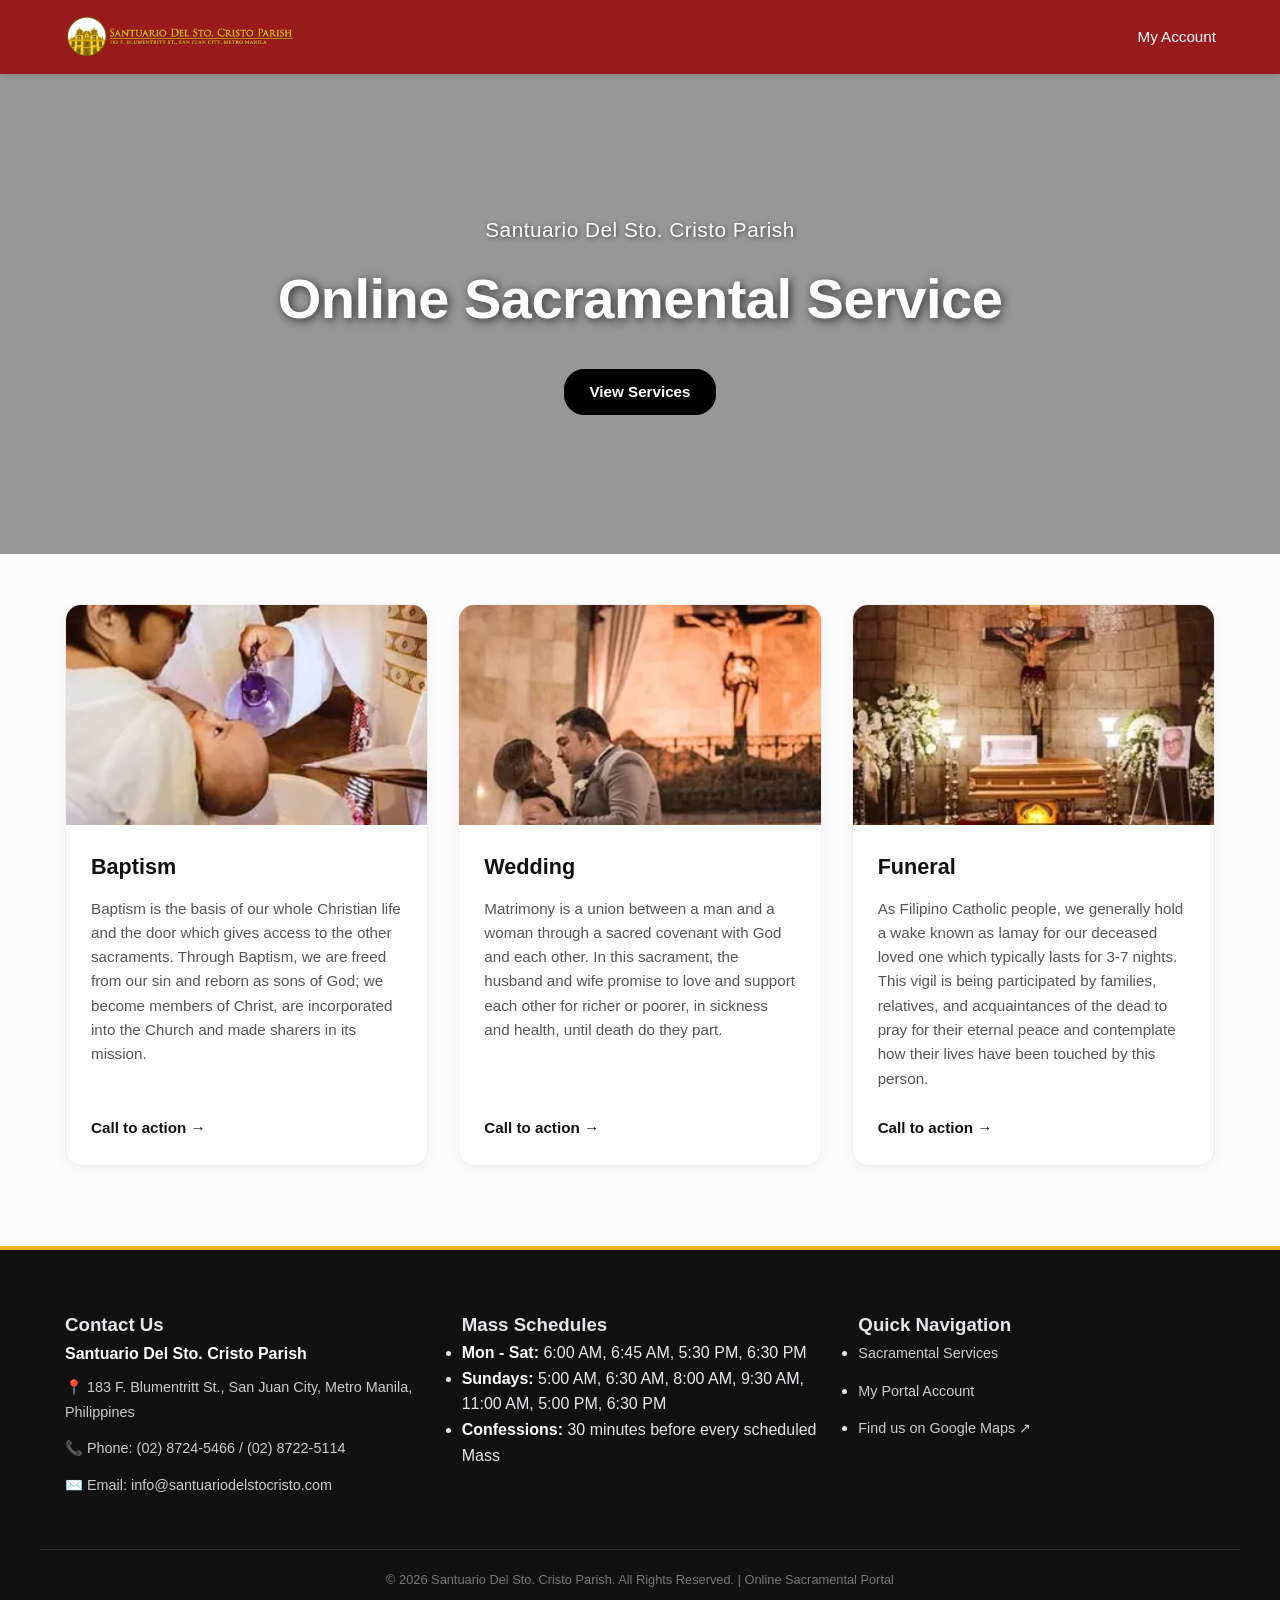
==== index.html @ 488e1f07 "Add files via upload" ====
<!DOCTYPE html>
<html lang="en">
<head>
    <meta charset="UTF-8">
    <meta name="viewport" content="width=device-width, initial-scale=1.0">
    <title>Santuario Del Sto. Cristo Parish - Online Sacramental Service</title>
    <link rel="stylesheet" href="style.css">
</head>
<body>

    <header>
        <div class="logo-container">
            <img src="MiniLogo-1.webp" width="150" height="auto" alt="Santuario Del Sto. Cristo Parish Logo">
        </div>
        <nav class="nav-links">
            <a href="#" onclick="openLogin(event)">My Account</a>
        </nav>
    </header>

    <section class="hero">
        <div class="hero-content">
            <h2>Santuario Del Sto. Cristo Parish</h2>
            <h1>Online Sacramental Service</h1>
            <div class="hero-buttons">
                <a href="#services" class="btn btn-primary">View Services</a>
            </div>
        </div>
    </section>

    <main class="services-container" id="services">
        
        <article class="service-card">
            <img src="baptism.webp" alt="Baptism Ceremony" class="card-img">
            <div class="card-content">
                <h3>Baptism</h3>
                <p>Baptism is the basis of our whole Christian life and the door which gives access to the other sacraments. Through Baptism, we are freed from our sin and reborn as sons of God; we become members of Christ, are incorporated into the Church and made sharers in its mission.</p>
                <a href="#" onclick="openLogin(event)" class="card-action">Call to action &rarr;</a>
            </div>
        </article>

        <article class="service-card">
            <img src="wedding.webp" alt="Wedding Ceremony" class="card-img">
            <div class="card-content">
                <h3>Wedding</h3>
                <p>Matrimony is a union between a man and a woman through a sacred covenant with God and each other. In this sacrament, the husband and wife promise to love and support each other for richer or poorer, in sickness and health, until death do they part.</p>
                <a href="#" onclick="openLogin(event)" class="card-action">Call to action &rarr;</a>
            </div>
        </article>

        <article class="service-card">
            <img src="funeral.webp" alt="Funeral Vigil" class="card-img">
            <div class="card-content">
                <h3>Funeral</h3>
                <p>As Filipino Catholic people, we generally hold a wake known as lamay for our deceased loved one which typically lasts for 3-7 nights. This vigil is being participated by families, relatives, and acquaintances of the dead to pray for their eternal peace and contemplate how their lives have been touched by this person.</p>
                <a href="#" onclick="openLogin(event)" class="card-action">Call to action &rarr;</a>
            </div>
        </article>

    </main>

    <footer class="main-footer">
        <div class="footer-container">
            <div class="footer-col">
                <h3>Contact Us</h3>
                <p class="church-name">Santuario Del Sto. Cristo Parish</p>
                <p>📍 183 F. Blumentritt St., San Juan City, Metro Manila, Philippines</p>
                <p>📞 Phone: (02) 8724-5466 / (02) 8722-5114</p>
                <p>✉️ Email: info@santuariodelstocristo.com</p>
            </div>
            <div class="footer-col">
                <h3>Mass Schedules</h3>
                <ul class="schedule-list">
                    <li><strong>Mon - Sat:</strong> 6:00 AM, 6:45 AM, 5:30 PM, 6:30 PM</li>
                    <li><strong>Sundays:</strong> 5:00 AM, 6:30 AM, 8:00 AM, 9:30 AM, 11:00 AM, 5:00 PM, 6:30 PM</li>
                    <li><strong>Confessions:</strong> 30 minutes before every scheduled Mass</li>
                </ul>
            </div>
            <div class="footer-col">
                <h3>Quick Navigation</h3>
                <ul class="footer-links">
                    <li><a href="#services">Sacramental Services</a></li>
                    <li><a href="#" onclick="openLogin(event)">My Portal Account</a></li>
                    <li><a href="https://maps.google.com/?q=Santuario+Del+Santo+Cristo+Parish+San+Juan" target="_blank" rel="noopener">Find us on Google Maps ↗</a></li>
                </ul>
            </div>
        </div>
        <div class="footer-bottom">
            <p>© 2026 Santuario Del Sto. Cristo Parish. All Rights Reserved. | Online Sacramental Portal</p>
        </div>
    </footer>

    <div class="login-overlay" id="loginOverlay">
        <div class="login-box">
            <span class="close-btn" onclick="closeLogin()">&times;</span>
            <h2>Login</h2>
            <form onsubmit="event.preventDefault();"> <div class="input-group">
                    <input type="email" id="email" required placeholder=" ">
                    <label for="email">Email</label>
                    <span class="input-icon">&#9993;</span> </div>

                <div class="input-group">
                    <input type="password" id="password" required placeholder=" ">
                    <label for="password">Password</label>
                    <span class="input-icon">&#128274;</span> </div>

                <div class="form-options">
                    <label class="remember-me"><input type="checkbox"> Remember me</label>
                    <a href="#" onclick="event.preventDefault();">Forgot Password?</a>
                </div>

                <button type="button" class="login-submit-btn" onclick="closeLogin()">Login</button>
                <p class="register-prompt">Don't have an account? <a href="#" onclick="event.preventDefault();">Register</a></p>
            </form>
        </div>
    </div>

    <script>
        function openLogin(event) {
            event.preventDefault();
            document.getElementById('loginOverlay').classList.add('active');
            document.body.style.overflow = 'hidden'; /* Locks main scroll behind popup */
        }

        function closeLogin() {
            document.getElementById('loginOverlay').classList.remove('active');
            document.body.style.overflow = 'auto'; /* Restores scroll */
        }
    </script>

</body>
</html>
---- style.css ----
/* --- Reset & Global Layout --- */
* {
    margin: 0;
    padding: 0;
    box-sizing: border-box;
    font-family: 'Segoe UI', Tahoma, Geneva, Verdana, sans-serif;
}

body {
    background-color: #fcfcfc;
    color: #333;
    line-height: 1.6;
}

/* --- Header / Navigation --- */
header {
    background-color: #991b1b; /* Dark Burgundy */
    color: white;
    padding: 12px 5%;
    display: flex;
    justify-content: space-between;
    align-items: center;
    box-shadow: 0 2px 5px rgba(0,0,0,0.1);
}

.logo-container img {
    display: block;
    max-height: 50px;
    width: auto;
}

.nav-links a {
    color: white;
    text-decoration: none;
    font-size: 0.95rem;
    font-weight: 500;
    transition: opacity 0.2s;
}

.nav-links a:hover {
    opacity: 0.8;
}

/* --- Fixed Hero Banner Section --- */
.hero {
    position: relative;
    width: 100%;
    /* Fixed pixel height frames the image like a photo canvas */
    height: 480px; 
    
    /* REPLACEMENT: Change 'church.jpg' to the actual name of your church background file */
    background: linear-gradient(rgba(0, 0, 0, 0.4), rgba(0, 0, 0, 0.4)), url('Santuario_del_Santo_Cristo\,_San_Juan_City\,_April_2022.jpg') no-repeat;
    
    /* Keeps the image perfectly scaled and centers the horizon of the building */
    background-size: cover;
    background-position: center 30%; 
    
    display: flex;
    justify-content: center;
    align-items: center;
    overflow: hidden;
}

.hero-content {
    text-align: center;
    color: white;
    padding: 0 20px;
    max-width: 800px;
}

.hero h2 {
    font-size: 1.3rem;
    font-weight: 400;
    margin-bottom: 8px;
    letter-spacing: 0.5px;
    text-shadow: 1px 1px 4px rgba(0,0,0,0.6);
}

.hero h1 {
    font-size: 3.5rem;
    font-weight: 700;
    margin-bottom: 25px;
    letter-spacing: -0.5px;
    text-shadow: 2px 2px 10px rgba(0,0,0,0.7);
}

.hero-buttons {
    display: flex;
    justify-content: center;
    align-items: center;
    gap: 20px;
}

/* --- Buttons --- */
.btn {
    padding: 10px 24px;
    font-size: 0.95rem;
    font-weight: 600;
    border-radius: 20px;
    text-decoration: none;
    transition: all 0.2s ease;
}

.btn-primary {
    background-color: #000;
    color: #fff;
    border: 1px solid #000;
}

.btn-primary:hover {
    background-color: #222;
}

.btn-secondary {
    background-color: transparent;
    color: #fff;
    border: none;
}

.btn-secondary:hover {
    text-decoration: underline;
}

/* --- Services Layout --- */
.services-container {
    max-width: 1200px;
    margin: 50px auto;
    padding: 0 25px;
    display: grid;
    grid-template-columns: repeat(3, 1fr);
    gap: 30px;
}

.service-card {
    background: #fff;
    border-radius: 16px;
    overflow: hidden;
    box-shadow: 0 4px 15px rgba(0,0,0,0.04);
    display: flex;
    flex-direction: column;
    border: 1px solid #eee;
    transition: transform 0.3s ease;
}

.service-card:hover {
    transform: translateY(-4px);
}

.card-img {
    width: 100%;
    height: 220px;
    object-fit: cover;
}

.card-content {
    padding: 25px;
    display: flex;
    flex-direction: column;
    flex-grow: 1;
}

.card-content h3 {
    font-size: 1.35rem;
    margin-bottom: 12px;
    color: #111;
}

.card-content p {
    font-size: 0.95rem;
    color: #555;
    margin-bottom: 25px;
    flex-grow: 1;
}

.card-action {
    color: #111;
    text-decoration: none;
    font-weight: 600;
    font-size: 0.95rem;
    display: inline-flex;
    align-items: center;
    gap: 6px;
    margin-top: auto;
}

.card-action:hover {
    text-decoration: underline;
}

/* --- Responsiveness --- */
@media (max-width: 992px) {
    .services-container {
        grid-template-columns: repeat(2, 1fr);
    }
}

@media (max-width: 768px) {
    .hero {
        height: 380px;
    }
    .hero h1 {
        font-size: 2.2rem;
    }
    .services-container {
        grid-template-columns: 1fr;
    }
}

.main-footer{
    background-color: #111;
    color: #e5e7eb;
    padding: 60px 0 20px 0;
    margin-top: 80px;
    border-top: 4px solid #eab308;
}

.footer-container{
    max-width: 1200px;
    margin: 0 auto;
    padding: 0 25px;
    display: grid;
    grid-template-columns: repeat(3, 1fr);
    gap: 40px;
}

.foot-col h3{
    color: #fff;
    font-size: 1.2rem;
    margin-bottom: 20px;
    padding-bottom: 8px;
}

.footer-col p{
    font-size: 0.9rem;
    line-height: 1.7;
    margin-bottom: 12px;
    color: #ccc;
}

.footer-col .church-name{ 
    font-weight: 600;
    color: #fff;
    font-size: 1rem;
    margin-bottom: 8px;
}

.schedule-list .footer-links{
    list-style: none;
    padding: 0;
}

.schedule-list strong{
    color: #fff;
}

.footer-links li{
    margin-bottom: 12px;
}

.footer-links a{
    color: #ccc;
    text-decoration: none;
    font-size: 0.9rem;
    transition: color 0.2s ease;
}

.footer-links a:hover{
    color: #eab308;
    text-decoration: underline;
}

.footer-bottom{
    max-width: 1200px;
    margin: 40px auto 0 auto;
    padding: 20px 25px 0 25px;
    border-top: 1px solid #2d2d2d;
    text-align: center;
}

.footer-bottom p {
    font-size: 0.8rem;
    color: #777;
}

/* --- Footer Mobile Responsiveness --- */
@media (max-width: 992px) {
    .footer-container {
        grid-template-columns: repeat(2, 1fr); /* Collapses down to 2 columns on tablets */
    }
}

@media (max-width: 768px) {
    .footer-container {
        grid-template-columns: 1fr; /* Stacks into 1 vertical column perfectly on mobile screens */
        gap: 30px;
    }
    .footer-bottom {
        margin-top: 30px;
    }
}

/* --- Pure Front-End Glassmorphism Login Overlay --- */
.login-overlay {
    position: fixed;
    top: 0;
    left: 0;
    width: 100%;
    height: 100%;
    /* Reuses the exact church background image with a dark layout veil */
    background: linear-gradient(rgba(0, 0, 0, 0.45), rgba(0, 0, 0, 0.45)), url('church.jpg') no-repeat center center;
    background-size: cover;
    display: flex;
    justify-content: center;
    align-items: center;
    z-index: 10000;
    opacity: 0;
    pointer-events: none;
    transition: opacity 0.4s ease;
}

/* Activates the display via state class changes */
.login-overlay.active {
    opacity: 1;
    pointer-events: auto;
}

/* Authentic Frosted Window matching the user reference design image */
.login-box {
    background: rgba(255, 255, 255, 0.1);
    backdrop-filter: blur(15px);
    -webkit-backdrop-filter: blur(15px);
    border: 2px solid rgba(255, 255, 255, 0.2);
    padding: 40px;
    border-radius: 12px;
    width: 100%;
    max-width: 400px;
    color: #fff;
    box-shadow: 0 20px 40px rgba(0, 0, 0, 0.4);
    position: relative;
    transform: scale(0.85);
    transition: transform 0.4s cubic-bezier(0.175, 0.885, 0.32, 1.275);
}

.login-overlay.active .login-box {
    transform: scale(1);
}

/* 'X' Close Switch */
.close-btn {
    position: absolute;
    top: 15px;
    right: 20px;
    font-size: 1.8rem;
    color: rgba(255, 255, 255, 0.7);
    cursor: pointer;
    transition: color 0.2s;
}

.close-btn:hover {
    color: #fff;
}

.login-box h2 {
    text-align: center;
    margin-bottom: 40px;
    font-size: 2.2rem;
    font-weight: 600;
    letter-spacing: 0.5px;
}

/* Bottom Line Input Style Configurations */
.input-group {
    position: relative;
    margin-bottom: 30px;
    border-bottom: 2px solid rgba(255, 255, 255, 0.4);
}

.input-group input {
    width: 100%;
    padding: 8px 30px 8px 0;
    background: transparent;
    border: none;
    outline: none;
    color: #fff;
    font-size: 1rem;
    transition: border-color 0.3s;
}

/* Interactive Floating Input Label behavior */
.input-group label {
    position: absolute;
    left: 0;
    top: 8px;
    font-size: 1rem;
    color: rgba(255, 255, 255, 0.8);
    pointer-events: none;
    transition: transform 0.3s ease, font-size 0.3s ease, color 0.3s ease;
}

/* Animates label upwards on interaction */
.input-group input:focus ~ label,
.input-group input:not(:placeholder-shown) ~ label {
    transform: translateY(-22px);
    font-size: 0.85rem;
    color: #eab308; /* Turns gold when active */
}

.input-icon {
    position: absolute;
    right: 5px;
    top: 8px;
    font-size: 1.1rem;
    color: rgba(255, 255, 255, 0.7);
}

/* Inline options and helpers styling */
.form-options {
    display: flex;
    justify-content: space-between;
    align-items: center;
    font-size: 0.85rem;
    margin-bottom: 30px;
}

.remember-me {
    display: flex;
    align-items: center;
    gap: 6px;
    cursor: pointer;
}

.form-options a {
    color: rgba(255, 255, 255, 0.9);
    text-decoration: none;
}

.form-options a:hover {
    text-decoration: underline;
}

/* Submission Framework Style matching the user layout */
.login-submit-btn {
    width: 100%;
    padding: 12px;
    background-color: #991b1b; /* Matches your Parish dark red branding */
    color: white;
    border: none;
    border-radius: 6px;
    font-size: 1rem;
    font-weight: 600;
    cursor: pointer;
    box-shadow: 0 4px 10px rgba(0, 0, 0, 0.2);
    transition: background-color 0.2s;
}

.login-submit-btn:hover {
    background-color: #b91c1c;
}

.register-prompt {
    text-align: center;
    font-size: 0.85rem;
    margin-top: 25px;
    color: rgba(255, 255, 255, 0.8);
}

.register-prompt a {
    color: #eab308; /* Highlighted Link Gold Accent */
    text-decoration: none;
    font-weight: 600;
}

.register-prompt a:hover {
    text-decoration: underline;
}
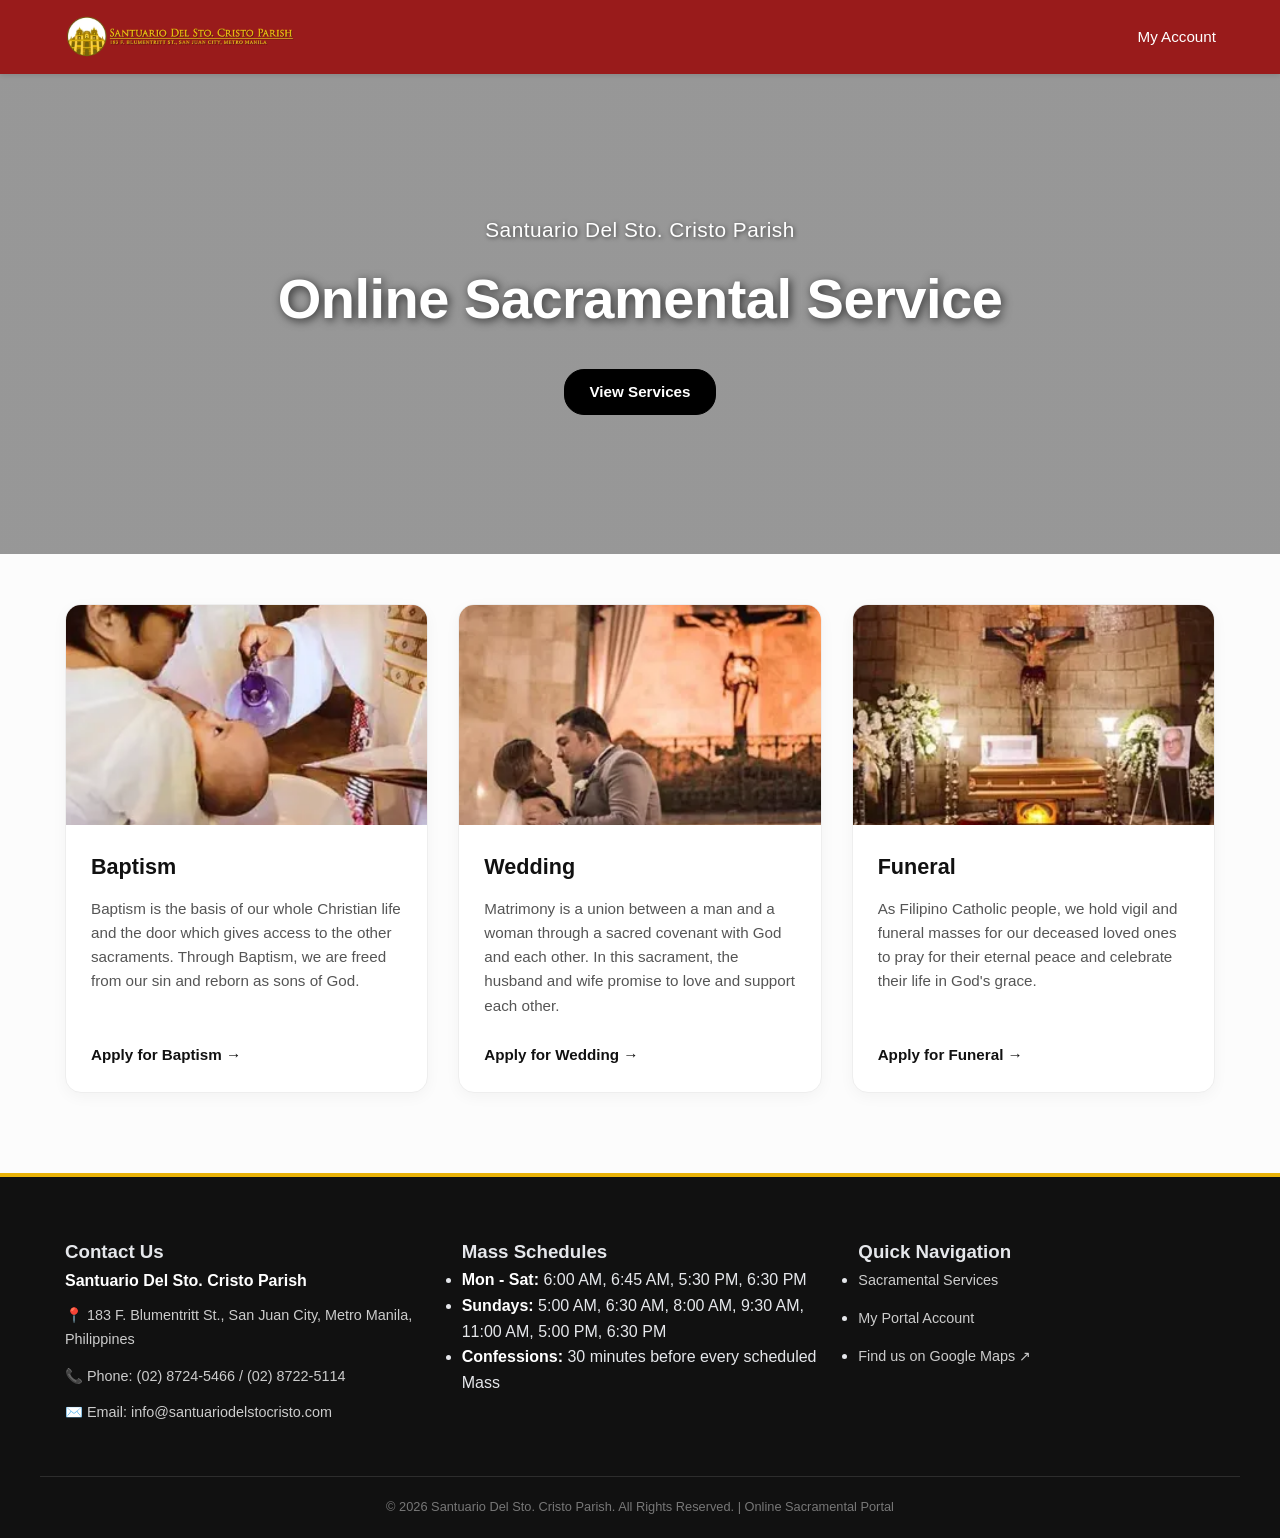
==== commit 3945bf7c: "Add files via upload Added form for each sacramental services Added Node.js Local Server" ====
--- a/index.html
+++ b/index.html
@@ -1,11 +1,13 @@
 <!DOCTYPE html>
 <html lang="en">
+
 <head>
     <meta charset="UTF-8">
     <meta name="viewport" content="width=device-width, initial-scale=1.0">
     <title>Santuario Del Sto. Cristo Parish - Online Sacramental Service</title>
     <link rel="stylesheet" href="style.css">
 </head>
+
 <body>
 
     <header>
@@ -13,7 +15,7 @@
             <img src="MiniLogo-1.webp" width="150" height="auto" alt="Santuario Del Sto. Cristo Parish Logo">
         </div>
         <nav class="nav-links">
-            <a href="#" onclick="openLogin(event)">My Account</a>
+            <a href="#" onclick="openModal('loginOverlay', event)">My Account</a>
         </nav>
     </header>
 
@@ -28,13 +30,14 @@
     </section>
 
     <main class="services-container" id="services">
-        
+
         <article class="service-card">
             <img src="baptism.webp" alt="Baptism Ceremony" class="card-img">
             <div class="card-content">
                 <h3>Baptism</h3>
-                <p>Baptism is the basis of our whole Christian life and the door which gives access to the other sacraments. Through Baptism, we are freed from our sin and reborn as sons of God; we become members of Christ, are incorporated into the Church and made sharers in its mission.</p>
-                <a href="#" onclick="openLogin(event)" class="card-action">Call to action &rarr;</a>
+                <p>Baptism is the basis of our whole Christian life and the door which gives access to the other
+                    sacraments. Through Baptism, we are freed from our sin and reborn as sons of God.</p>
+                <a href="#" onclick="openModal('baptismModal', event)" class="card-action">Apply for Baptism →</a>
             </div>
         </article>
 
@@ -42,8 +45,9 @@
             <img src="wedding.webp" alt="Wedding Ceremony" class="card-img">
             <div class="card-content">
                 <h3>Wedding</h3>
-                <p>Matrimony is a union between a man and a woman through a sacred covenant with God and each other. In this sacrament, the husband and wife promise to love and support each other for richer or poorer, in sickness and health, until death do they part.</p>
-                <a href="#" onclick="openLogin(event)" class="card-action">Call to action &rarr;</a>
+                <p>Matrimony is a union between a man and a woman through a sacred covenant with God and each other. In
+                    this sacrament, the husband and wife promise to love and support each other.</p>
+                <a href="#" onclick="openModal('weddingModal', event)" class="card-action">Apply for Wedding →</a>
             </div>
         </article>
 
@@ -51,8 +55,9 @@
             <img src="funeral.webp" alt="Funeral Vigil" class="card-img">
             <div class="card-content">
                 <h3>Funeral</h3>
-                <p>As Filipino Catholic people, we generally hold a wake known as lamay for our deceased loved one which typically lasts for 3-7 nights. This vigil is being participated by families, relatives, and acquaintances of the dead to pray for their eternal peace and contemplate how their lives have been touched by this person.</p>
-                <a href="#" onclick="openLogin(event)" class="card-action">Call to action &rarr;</a>
+                <p>As Filipino Catholic people, we hold vigil and funeral masses for our deceased loved ones to pray for
+                    their eternal peace and celebrate their life in God's grace.</p>
+                <a href="#" onclick="openModal('funeralModal', event)" class="card-action">Apply for Funeral →</a>
             </div>
         </article>
 
@@ -79,8 +84,9 @@
                 <h3>Quick Navigation</h3>
                 <ul class="footer-links">
                     <li><a href="#services">Sacramental Services</a></li>
-                    <li><a href="#" onclick="openLogin(event)">My Portal Account</a></li>
-                    <li><a href="https://maps.google.com/?q=Santuario+Del+Santo+Cristo+Parish+San+Juan" target="_blank" rel="noopener">Find us on Google Maps ↗</a></li>
+                    <li><a href="#" onclick="openModal('loginOverlay', event)">My Portal Account</a></li>
+                    <li><a href="https://maps.google.com/?q=Santuario+Del+Santo+Cristo+Parish+San+Juan" target="_blank"
+                            rel="noopener">Find us on Google Maps ↗</a></li>
                 </ul>
             </div>
         </div>
@@ -89,43 +95,397 @@
         </div>
     </footer>
 
-    <div class="login-overlay" id="loginOverlay">
+    <!-- ==================== SACRAMENTAL APPLICATION FORMS WITH FILE UPLOADS ==================== -->
+
+    <!-- 1. BAPTISM APPLICATION FORM -->
+    <div class="modal-overlay" id="baptismModal">
+        <div class="modal-box">
+            <span class="close-btn" onclick="closeModal('baptismModal')">&times;</span>
+            <h2>Baptism Application</h2>
+            <form onsubmit="event.preventDefault();">
+                <div class="form-row">
+                    <div class="form-group">
+                        <label>Child's Full Name</label>
+                        <input type="text" placeholder="First, Middle, Last Name">
+                    </div>
+                    <div class="form-group">
+                        <label>Date of Birth</label>
+                        <input type="date">
+                    </div>
+                </div>
+
+                <div class="form-row">
+                    <div class="form-group">
+                        <label>Father's Full Name</label>
+                        <input type="text" placeholder="Father's Name">
+                    </div>
+                    <div class="form-group">
+                        <label>Mother's Maiden Name</label>
+                        <input type="text" placeholder="Mother's Full Maiden Name">
+                    </div>
+                </div>
+
+                <div class="form-row">
+                    <div class="form-group">
+                        <label>Contact Phone Number</label>
+                        <input type="tel" placeholder="09XX-XXX-XXXX">
+                    </div>
+                    <div class="form-group">
+                        <label>Preferred Date of Baptism</label>
+                        <input type="date">
+                    </div>
+                </div>
+
+                <div class="form-group">
+                    <label>Godparents (Ninong & Ninay)</label>
+                    <textarea rows="2" placeholder="List names of principal godparents..."></textarea>
+                </div>
+
+                <!-- Baptism Document Upload Section -->
+                <div class="form-document-section">
+                    <p class="form-section-title">Required Documents</p>
+                    <p class="doc-hint">Please upload clear copies of the <strong>PSA Birth Certificate</strong> and
+                        <strong>Parents' Marriage Contract</strong> (PDF, JPG, PNG).</p>
+
+                    <div class="inline-drop-zone" onclick="document.getElementById('bapFiles').click()">
+                        <span>📄 Click or drag files here to attach Baptism Documents</span>
+                        <input type="file" id="bapFiles" multiple accept=".pdf,.jpg,.jpeg,.png" style="display:none;"
+                            onchange="handleInlineFiles(event, 'bapFileList')">
+                    </div>
+                    <div class="file-preview-list" id="bapFileList"></div>
+                </div>
+
+                <button type="button" class="form-submit-btn" onclick="submitBaptismForm()">Submit Baptism
+                    Application</button>
+            </form>
+        </div>
+    </div>
+
+    <!-- 2. WEDDING APPLICATION FORM -->
+    <div class="modal-overlay" id="weddingModal">
+        <div class="modal-box">
+            <span class="close-btn" onclick="closeModal('weddingModal')">&times;</span>
+            <h2>Wedding Application</h2>
+            <form onsubmit="event.preventDefault();">
+
+                <p class="form-section-title">Groom's Information</p>
+                <div class="form-row">
+                    <div class="form-group">
+                        <label>Groom's Full Name</label>
+                        <input type="text" placeholder="Groom's Name">
+                    </div>
+                    <div class="form-group">
+                        <label>Age & Civil Status</label>
+                        <input type="text" placeholder="e.g. 28, Single">
+                    </div>
+                </div>
+
+                <p class="form-section-title">Bride's Information</p>
+                <div class="form-row">
+                    <div class="form-group">
+                        <label>Bride's Full Name</label>
+                        <input type="text" placeholder="Bride's Name">
+                    </div>
+                    <div class="form-group">
+                        <label>Age & Civil Status</label>
+                        <input type="text" placeholder="e.g. 26, Single">
+                    </div>
+                </div>
+
+                <div class="form-row">
+                    <div class="form-group">
+                        <label>Contact Email</label>
+                        <input type="email" placeholder="email@domain.com">
+                    </div>
+                    <div class="form-group">
+                        <label>Target Wedding Date</label>
+                        <input type="date">
+                    </div>
+                </div>
+
+                <!-- Wedding Document Upload Section -->
+                <div class="form-document-section">
+                    <p class="form-section-title">Required Documents</p>
+                    <p class="doc-hint">Please upload both parties' <strong>PSA Birth Certificates</strong>,
+                        <strong>CENOMAR</strong>, and <strong>Confirmation Certificates</strong>.</p>
+
+                    <div class="inline-drop-zone" onclick="document.getElementById('wedFiles').click()">
+                        <span>💍 Click or drag files here to attach Wedding Documents</span>
+                        <input type="file" id="wedFiles" multiple accept=".pdf,.jpg,.jpeg,.png" style="display:none;"
+                            onchange="handleInlineFiles(event, 'wedFileList')">
+                    </div>
+                    <div class="file-preview-list" id="wedFileList"></div>
+                </div>
+
+                <button type="button" class="form-submit-btn" onclick="submitWeddingForm()">Submit Wedding
+                    Application</button>
+            </form>
+        </div>
+    </div>
+
+    <!-- 3. FUNERAL APPLICATION FORM -->
+    <div class="modal-overlay" id="funeralModal">
+        <div class="modal-box">
+            <span class="close-btn" onclick="closeModal('funeralModal')">&times;</span>
+            <h2>Funeral Mass / Vigil Request</h2>
+            <form onsubmit="event.preventDefault();">
+                <div class="form-row">
+                    <div class="form-group">
+                        <label>Deceased Person's Full Name</label>
+                        <input type="text" placeholder="Full Name of Deceased">
+                    </div>
+                    <div class="form-group">
+                        <label>Age at Death</label>
+                        <input type="number" placeholder="Age">
+                    </div>
+                </div>
+
+                <div class="form-row">
+                    <div class="form-group">
+                        <label>Date of Passing</label>
+                        <input type="date">
+                    </div>
+                    <div class="form-group">
+                        <label>Requested Funeral Date</label>
+                        <input type="date">
+                    </div>
+                </div>
+
+                <div class="form-row">
+                    <div class="form-group">
+                        <label>Contact Person Name</label>
+                        <input type="text" placeholder="Relative / Representative">
+                    </div>
+                    <div class="form-group">
+                        <label>Contact Phone Number</label>
+                        <input type="tel" placeholder="09XX-XXX-XXXX">
+                    </div>
+                </div>
+
+                <div class="form-group">
+                    <label>Wake Location / Address</label>
+                    <input type="text" placeholder="Chapel name or home address for blessing">
+                </div>
+
+                <!-- Funeral Document Upload Section -->
+                <div class="form-document-section">
+                    <p class="form-section-title">Required Documents</p>
+                    <p class="doc-hint">Please upload the official <strong>Death Certificate</strong> or <strong>Burial
+                            Permit</strong>.</p>
+
+                    <div class="inline-drop-zone" onclick="document.getElementById('funFiles').click()">
+                        <span>✝️ Click or drag files here to attach Funeral Documents</span>
+                        <input type="file" id="funFiles" multiple accept=".pdf,.jpg,.jpeg,.png" style="display:none;"
+                            onchange="handleInlineFiles(event, 'funFileList')">
+                    </div>
+                    <div class="file-preview-list" id="funFileList"></div>
+                </div>
+
+                <button type="button" class="form-submit-btn" onclick="submitFuneralForm()">Submit Funeral
+                    Request</button>
+            </form>
+        </div>
+    </div>
+
+    <div class="modal-overlay" id="loginOverlay">
         <div class="login-box">
-            <span class="close-btn" onclick="closeLogin()">&times;</span>
+            <span class="close-btn" onclick="closeModal('loginOverlay')">×</span>
             <h2>Login</h2>
-            <form onsubmit="event.preventDefault();"> <div class="input-group">
-                    <input type="email" id="email" required placeholder=" ">
-                    <label for="email">Email</label>
-                    <span class="input-icon">&#9993;</span> </div>
-
+            <form onsubmit="event.preventDefault();">
                 <div class="input-group">
-                    <input type="password" id="password" required placeholder=" ">
-                    <label for="password">Password</label>
-                    <span class="input-icon">&#128274;</span> </div>
-
-                <div class="form-options">
-                    <label class="remember-me"><input type="checkbox"> Remember me</label>
-                    <a href="#" onclick="event.preventDefault();">Forgot Password?</a>
-                </div>
-
-                <button type="button" class="login-submit-btn" onclick="closeLogin()">Login</button>
-                <p class="register-prompt">Don't have an account? <a href="#" onclick="event.preventDefault();">Register</a></p>
+                    <input type="email" required placeholder=" ">
+                    <label>Email</label>
+                </div>
+                <div class="input-group">
+                    <input type="password" required placeholder=" ">
+                    <label>Password</label>
+                </div>
+                <button type="button" class="login-submit-btn" onclick="closeModal('loginOverlay')">Login</button>
             </form>
         </div>
     </div>
-
+    <!-- FILE / DOCUMENT UPLOAD MODAL -->
+    <div class="modal-overlay" id="uploadModal">
+        <div class="modal-box upload-modal-box">
+            <span class="close-btn" onclick="closeModal('uploadModal')">&times;</span>
+            <h2>Upload Required Documents</h2>
+
+            <p class="modal-subtitle">Please attach clear scanned copies or photos of the required official documents
+                for verification.</p>
+
+            <!-- Document Requirements Checklist -->
+            <div class="requirements-box">
+                <h4>📄 Accepted Document Types:</h4>
+                <ul>
+                    <li><strong>Baptism:</strong> PSA Birth Certificate, Parents' Marriage Contract</li>
+                    <li><strong>Wedding:</strong> PSA Birth Certificate, CENOMAR, Confirmation Certificate</li>
+                    <li><strong>Funeral:</strong> Official Death Certificate / Burial Permit</li>
+                </ul>
+            </div>
+
+            <form onsubmit="event.preventDefault();">
+                <!-- Interactive Drag and Drop File Area -->
+                <div class="drop-zone" id="dropZone" onclick="triggerFileInput()">
+                    <div class="drop-zone-icon">📁</div>
+                    <p class="drop-zone-text"><strong>Click to browse</strong> or drag & drop your files here</p>
+                    <span class="drop-zone-hint">Supports: PDF, JPG, PNG (Max 10MB per file)</span>
+                    <!-- Hidden file input triggered by JS -->
+                    <input type="file" id="fileInput" multiple accept=".pdf,.jpg,.jpeg,.png" style="display: none;"
+                        onchange="handleFileSelect(event)">
+                </div>
+
+                <!-- List to display selected files dynamically -->
+                <div class="selected-files-list" id="selectedFilesList"></div>
+
+                <div class="modal-actions">
+                    <button type="button" class="btn-cancel" onclick="closeModal('uploadModal')">Cancel</button>
+                    <button type="button" class="form-submit-btn" onclick="closeModal('uploadModal')">Upload & Submit
+                        Documents</button>
+                </div>
+            </form>
+        </div>
+    </div>
     <script>
-        function openLogin(event) {
-            event.preventDefault();
-            document.getElementById('loginOverlay').classList.add('active');
-            document.body.style.overflow = 'hidden'; /* Locks main scroll behind popup */
-        }
-
-        function closeLogin() {
-            document.getElementById('loginOverlay').classList.remove('active');
-            document.body.style.overflow = 'auto'; /* Restores scroll */
+        // --- Modal Controls ---
+        function openModal(modalId, event) {
+            if (event) event.preventDefault();
+            document.getElementById(modalId).classList.add('active');
+            document.body.style.overflow = 'hidden';
+        }
+
+        function closeModal(modalId) {
+            document.getElementById(modalId).classList.remove('active');
+            document.body.style.overflow = 'auto';
+        }
+
+        // --- Inline File Preview Handler ---
+        function handleInlineFiles(event, targetListId) {
+            const files = event.target.files;
+            const listContainer = document.getElementById(targetListId);
+            listContainer.innerHTML = '';
+
+            if (files.length > 0) {
+                Array.from(files).forEach((file, index) => {
+                    const badge = document.createElement('div');
+                    badge.className = 'file-badge';
+                    const fileSize = (file.size / (1024 * 1024)).toFixed(2) + ' MB';
+                    badge.innerHTML = `
+                    <span>📄 ${file.name} (${fileSize})</span>
+                    <span class="remove-badge" onclick="removeInlineFile('${event.target.id}', ${index}, '${targetListId}')">&times;</span>
+                `;
+                    listContainer.appendChild(badge);
+                });
+            }
+        }
+
+        function removeInlineFile(inputId, index, targetListId) {
+            const input = document.getElementById(inputId);
+            const dt = new DataTransfer();
+            const { files } = input;
+
+            for (let i = 0; i < files.length; i++) {
+                if (i !== index) dt.items.add(files[i]);
+            }
+
+            input.files = dt.files;
+            handleInlineFiles({ target: input }, targetListId);
+        }
+
+        // --- BACKEND INTEGRATION FUNCTIONS (Sends data to Node.js) ---
+
+        // 1. Submit Baptism Form
+        async function submitBaptismForm() {
+            const modal = document.getElementById('baptismModal');
+            const inputs = modal.querySelectorAll('input');
+            const textarea = modal.querySelector('textarea');
+            const fileInput = document.getElementById('bapFiles');
+
+            const formData = new FormData();
+            formData.append('childName', inputs[0].value);
+            formData.append('dob', inputs[1].value);
+            formData.append('fatherName', inputs[2].value);
+            formData.append('motherName', inputs[3].value);
+            formData.append('phone', inputs[4].value);
+            formData.append('preferredDate', inputs[5].value);
+            formData.append('godparents', textarea.value);
+
+            // Attach documents
+            if (fileInput.files.length > 0) {
+                Array.from(fileInput.files).forEach(file => {
+                    formData.append('documents', file);
+                });
+            }
+
+            await sendDataToNode('http://localhost:5000/api/apply/baptism', formData, 'baptismModal');
+        }
+
+        // 2. Submit Wedding Form
+        async function submitWeddingForm() {
+            const modal = document.getElementById('weddingModal');
+            const inputs = modal.querySelectorAll('input');
+            const fileInput = document.getElementById('wedFiles');
+
+            const formData = new FormData();
+            formData.append('groomName', inputs[0].value);
+            formData.append('groomAgeStatus', inputs[1].value);
+            formData.append('brideName', inputs[2].value);
+            formData.append('brideAgeStatus', inputs[3].value);
+            formData.append('email', inputs[4].value);
+            formData.append('targetDate', inputs[5].value);
+
+            // Attach documents
+            if (fileInput.files.length > 0) {
+                Array.from(fileInput.files).forEach(file => {
+                    formData.append('documents', file);
+                });
+            }
+
+            await sendDataToNode('http://localhost:5000/api/apply/wedding', formData, 'weddingModal');
+        }
+
+        // 3. Submit Funeral Form
+        async function submitFuneralForm() {
+            const modal = document.getElementById('funeralModal');
+            const inputs = modal.querySelectorAll('input');
+            const fileInput = document.getElementById('funFiles');
+
+            const formData = new FormData();
+            formData.append('deceasedName', inputs[0].value);
+            formData.append('age', inputs[1].value);
+            formData.append('dateOfPassing', inputs[2].value);
+            formData.append('requestedDate', inputs[3].value);
+            formData.append('contactPerson', inputs[4].value);
+            formData.append('phone', inputs[5].value);
+            formData.append('wakeLocation', inputs[6].value);
+
+            // Attach documents
+            if (fileInput.files.length > 0) {
+                Array.from(fileInput.files).forEach(file => {
+                    formData.append('documents', file);
+                });
+            }
+
+            await sendDataToNode('http://localhost:5000/api/apply/funeral', formData, 'funeralModal');
+        }
+
+        // Helper function to send requests to Node.js server
+        async function sendDataToNode(endpoint, formData, modalId) {
+            if (result.success) {
+                alert(`SUCCESS!\n\n${result.message}\nReference ID: ${result.referenceId}`);
+
+                // Resets the inputs inside the active modal
+                const activeModal = document.getElementById(modalId);
+                activeModal.querySelectorAll('input, textarea').forEach(input => input.value = '');
+
+                // Clears file badge lists
+                const badgeList = activeModal.querySelector('.file-preview-list');
+                if (badgeList) badgeList.innerHTML = '';
+
+                closeModal(modalId);
+            }
         }
     </script>
 
 </body>
+
 </html>
--- a/style.css
+++ b/style.css
@@ -472,4 +472,269 @@
 
 .register-prompt a:hover {
     text-decoration: underline;
+}
+
+/* --- Sacramental Modal Overlays --- */
+.modal-overlay {
+    position: fixed;
+    top: 0;
+    left: 0;
+    width: 100%;
+    height: 100%;
+    background: rgba(0, 0, 0, 0.7);
+    backdrop-filter: blur(8px);
+    display: flex;
+    justify-content: center;
+    align-items: center;
+    z-index: 10000;
+    opacity: 0;
+    pointer-events: none;
+    transition: opacity 0.3s ease;
+    padding: 20px;
+}
+
+.modal-overlay.active {
+    opacity: 1;
+    pointer-events: auto;
+}
+
+.modal-box {
+    background: #1f2937; /* Dark elegant container background */
+    border: 1px solid #eab308; /* Gold Accent Frame */
+    border-radius: 12px;
+    padding: 30px;
+    width: 100%;
+    max-width: 600px;
+    color: #fff;
+    position: relative;
+    max-height: 90vh;
+    overflow-y: auto;
+    box-shadow: 0 15px 30px rgba(0, 0, 0, 0.5);
+}
+
+.modal-box h2 {
+    color: #eab308;
+    margin-bottom: 20px;
+    font-size: 1.6rem;
+    border-bottom: 1px solid rgba(234, 179, 8, 0.3);
+    padding-bottom: 10px;
+}
+
+.form-section-title {
+    color: #f3f4f6;
+    font-weight: 600;
+    margin: 15px 0 10px 0;
+    font-size: 0.95rem;
+    text-transform: uppercase;
+    letter-spacing: 0.5px;
+}
+
+/* Form Row & Input Layout */
+.form-row {
+    display: flex;
+    gap: 15px;
+    margin-bottom: 15px;
+}
+
+.form-group {
+    flex: 1;
+    display: flex;
+    flex-direction: column;
+    margin-bottom: 15px;
+}
+
+.form-group label {
+    font-size: 0.85rem;
+    color: #d1d5db;
+    margin-bottom: 5px;
+}
+
+.form-group input, 
+.form-group textarea {
+    width: 100%;
+    padding: 10px 12px;
+    background: #111827;
+    border: 1px solid #374151;
+    border-radius: 6px;
+    color: #fff;
+    font-size: 0.9rem;
+    outline: none;
+    transition: border-color 0.2s;
+}
+
+.form-group input:focus, 
+.form-group textarea:focus {
+    border-color: #eab308;
+}
+
+.form-submit-btn {
+    width: 100%;
+    padding: 12px;
+    background-color: #991b1b; /* Parish Burgundy */
+    color: #fff;
+    border: none;
+    border-radius: 6px;
+    font-size: 1rem;
+    font-weight: 600;
+    cursor: pointer;
+    margin-top: 15px;
+    transition: background-color 0.2s;
+}
+
+.form-submit-btn:hover {
+    background-color: #b91c1c;
+}
+
+/* Responsive adjustment for small mobile screens */
+@media (max-width: 600px) {
+    .form-row {
+        flex-direction: column;
+        gap: 0;
+    }
+}
+
+/* --- File Upload Modal Styling --- */
+.upload-modal-box {
+    max-width: 650px;
+}
+
+.modal-subtitle {
+    font-size: 0.9rem;
+    color: #9ca3af;
+    margin-bottom: 20px;
+}
+
+/* Requirements Box */
+.requirements-box {
+    background: #111827;
+    border-left: 4px solid #eab308;
+    padding: 15px;
+    border-radius: 6px;
+    margin-bottom: 25px;
+}
+
+.requirements-box h4 {
+    color: #eab308;
+    font-size: 0.95rem;
+    margin-bottom: 8px;
+}
+
+.requirements-box ul {
+    list-style: none;
+    padding-left: 5px;
+}
+
+.requirements-box li {
+    font-size: 0.85rem;
+    color: #d1d5db;
+    margin-bottom: 4px;
+}
+
+/* Drag and Drop Zone */
+.drop-zone {
+    border: 2px dashed rgba(234, 179, 8, 0.5);
+    border-radius: 10px;
+    padding: 30px 20px;
+    text-align: center;
+    background: rgba(17, 24, 39, 0.6);
+    cursor: pointer;
+    transition: all 0.3s ease;
+}
+
+.drop-zone:hover {
+    border-color: #eab308;
+    background: rgba(234, 179, 8, 0.05);
+}
+
+.drop-zone-icon {
+    font-size: 2.5rem;
+    margin-bottom: 10px;
+}
+
+.drop-zone-text {
+    font-size: 0.95rem;
+    color: #f3f4f6;
+    margin-bottom: 5px;
+}
+
+.drop-zone-hint {
+    font-size: 0.8rem;
+    color: #6b7280;
+}
+
+/* Selected Files Container List */
+.selected-files-list {
+    margin-top: 20px;
+    display: flex;
+    flex-direction: column;
+    gap: 10px;
+    max-height: 180px;
+    overflow-y: auto;
+}
+
+.file-item {
+    display: flex;
+    justify-content: space-between;
+    align-items: center;
+    background: #111827;
+    border: 1px solid #374151;
+    padding: 10px 15px;
+    border-radius: 8px;
+}
+
+.file-info {
+    display: flex;
+    align-items: center;
+    gap: 12px;
+}
+
+.file-icon {
+    font-size: 1.2rem;
+}
+
+.file-name {
+    font-size: 0.85rem;
+    color: #fff;
+    font-weight: 500;
+    word-break: break-all;
+}
+
+.file-size {
+    font-size: 0.75rem;
+    color: #9ca3af;
+}
+
+.remove-file-btn {
+    color: #ef4444;
+    font-size: 1.2rem;
+    cursor: pointer;
+    font-weight: bold;
+    padding: 0 5px;
+}
+
+.remove-file-btn:hover {
+    color: #dc2626;
+}
+
+/* Modal Action Buttons Alignment */
+.modal-actions {
+    display: flex;
+    gap: 15px;
+    margin-top: 25px;
+}
+
+.btn-cancel {
+    flex: 1;
+    padding: 12px;
+    background-color: transparent;
+    border: 1px solid #4b5563;
+    color: #d1d5db;
+    border-radius: 6px;
+    cursor: pointer;
+    font-weight: 600;
+    transition: background 0.2s;
+}
+
+.btn-cancel:hover {
+    background: rgba(255, 255, 255, 0.05);
 }
